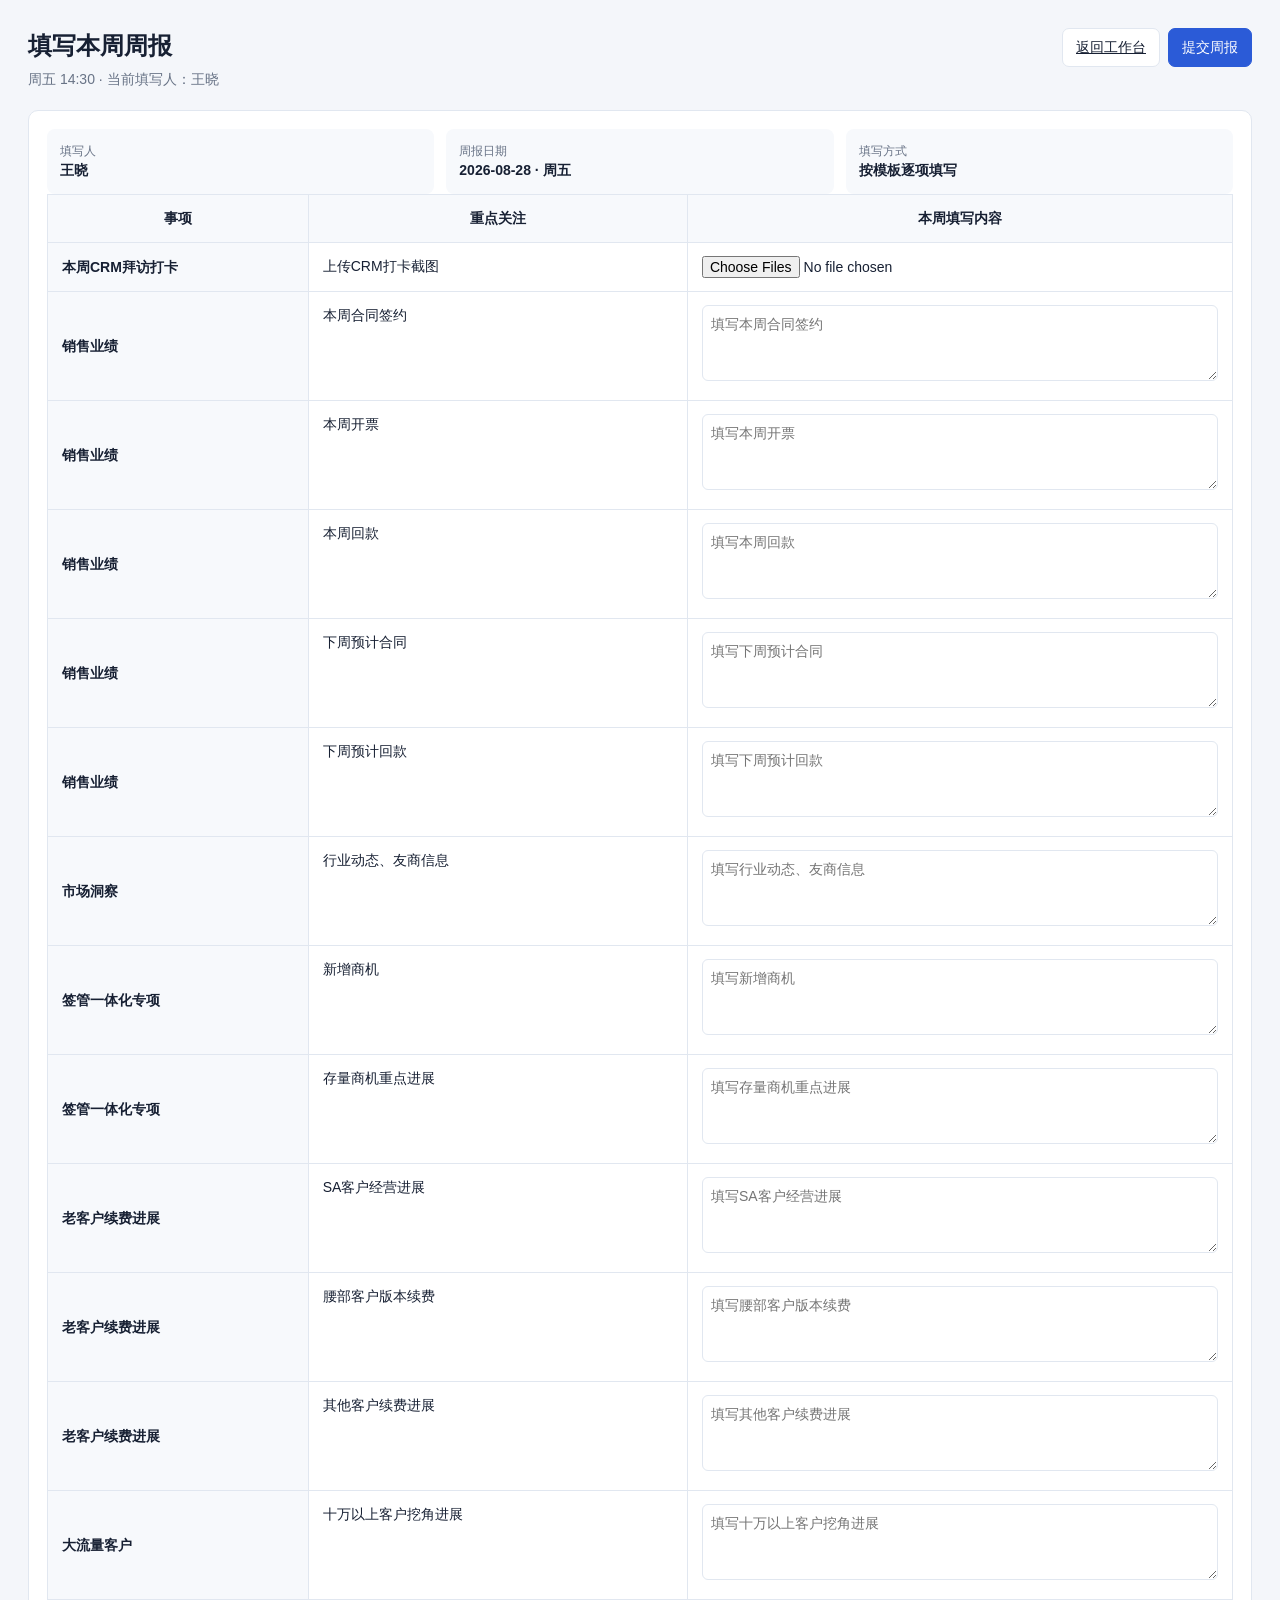
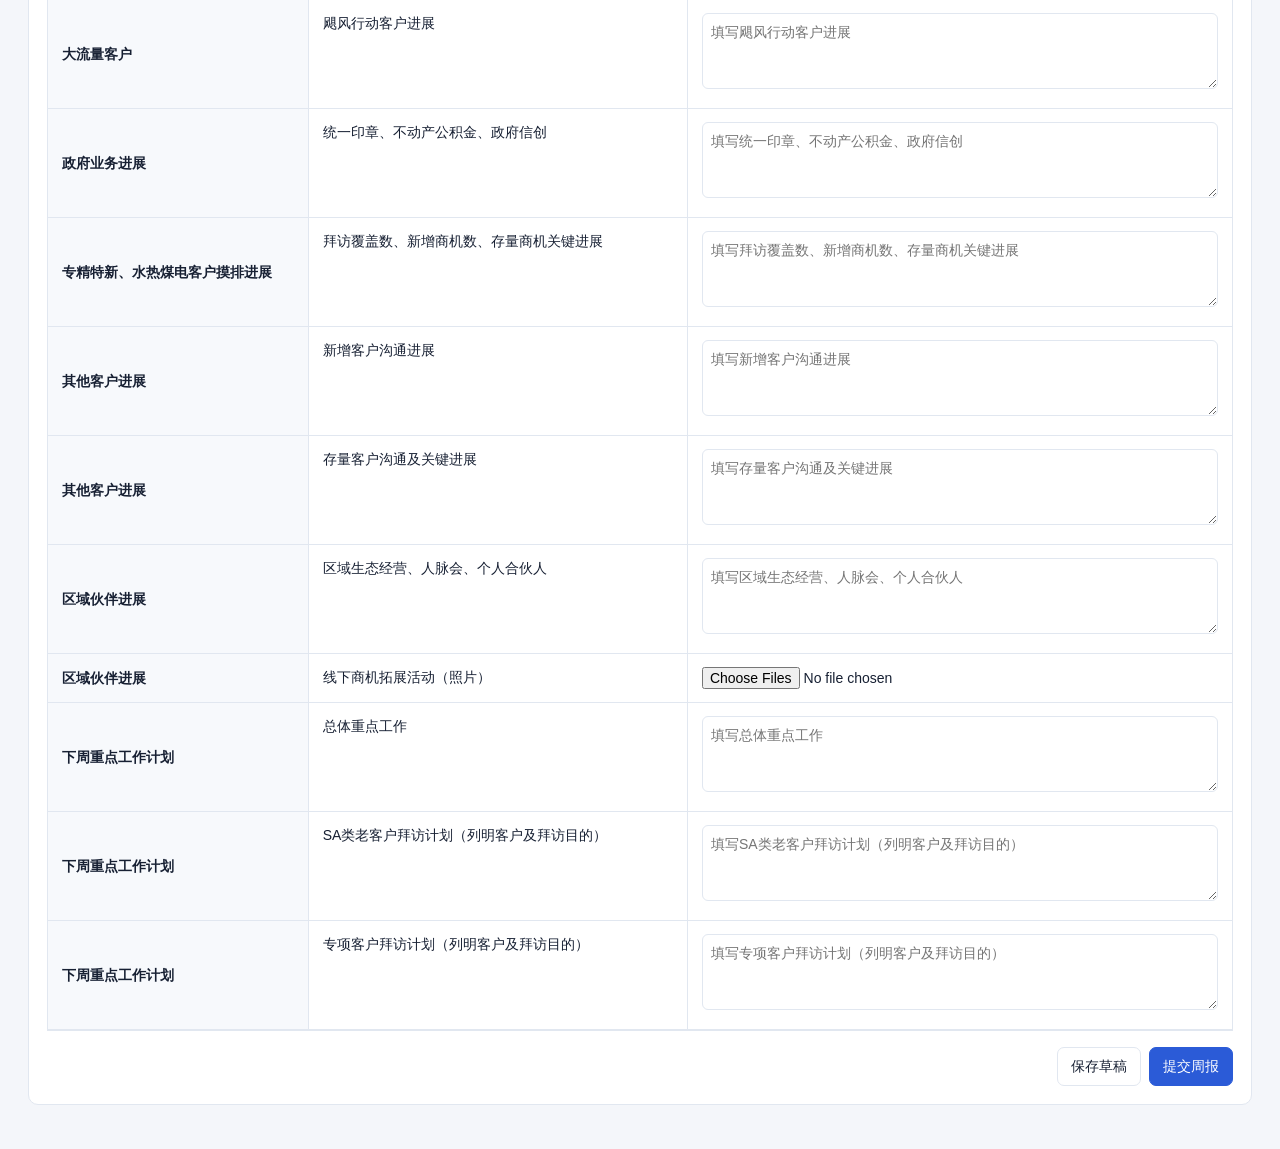
==== weekly-report.html @ 06bd6a4b "Add files via upload" ====
<!doctype html>
<html lang="zh-CN"><head><meta charset="UTF-8"><meta name="viewport" content="width=device-width,initial-scale=1"><title>填写本周周报 - 销售工作台</title><link rel="stylesheet" href="styles.css"></head>
<body><style>.weekly-input textarea{width:100%;min-height:76px;border:1px solid #e1e7f0;border-radius:6px;padding:8px;resize:vertical}.weekly-input input[type=file]{max-width:100%}.weekly-input td.group{vertical-align:middle}</style><main class="page"><div class="head"><div><h1>填写本周周报</h1><p>周五 14:30 · 当前填写人：<span id="person">王晓</span></p></div><div class="actions"><a class="btn" href="index.html">返回工作台</a><button class="btn primary" id="submit">提交周报</button></div></div>
<div class="panel"><div class="meta"><div><span>填写人</span><strong id="person2">王晓</strong></div><div><span>周报日期</span><strong>2026-08-28 · 周五</strong></div><div><span>填写方式</span><strong>按模板逐项填写</strong></div></div><form id="report"></form></div></main><div id="toast" class="toast hidden"></div>
<script>
const fields=[['本周CRM拜访打卡','上传CRM打卡截图','photo'],['销售业绩','本周合同签约'],['销售业绩','本周开票'],['销售业绩','本周回款'],['销售业绩','下周预计合同'],['销售业绩','下周预计回款'],['市场洞察','行业动态、友商信息'],['签管一体化专项','新增商机'],['签管一体化专项','存量商机重点进展'],['老客户续费进展','SA客户经营进展'],['老客户续费进展','腰部客户版本续费'],['老客户续费进展','其他客户续费进展'],['大流量客户','十万以上客户挖角进展'],['大流量客户','飓风行动客户进展'],['政府业务进展','统一印章、不动产公积金、政府信创'],['专精特新、水热煤电客户摸排进展','拜访覆盖数、新增商机数、存量商机关键进展'],['其他客户进展','新增客户沟通进展'],['其他客户进展','存量客户沟通及关键进展'],['区域伙伴进展','区域生态经营、人脉会、个人合伙人'],['区域伙伴进展','线下商机拓展活动（照片）','photo'],['下周重点工作计划','总体重点工作'],['下周重点工作计划','SA类老客户拜访计划（列明客户及拜访目的）'],['下周重点工作计划','专项客户拜访计划（列明客户及拜访目的）']];
const form=document.querySelector('#report');form.innerHTML='<div class="table-wrap"><table class="full-report weekly-input"><thead><tr><th style="width:22%">事项</th><th style="width:32%">重点关注</th><th>本周填写内容</th></tr></thead><tbody>'+fields.map((x,i)=>`<tr><td class="group">${x[0]}</td><td>${x[1]}</td><td>${x[2]==='photo'?`<input type="file" name="f${i}" accept="image/*" multiple>`:`<textarea name="f${i}" placeholder="填写${x[1]}"></textarea>`}</td></tr>`).join('')+'</tbody></table></div><div class="form-foot"><button type="button" class="btn" id="draft">保存草稿</button><button class="btn primary" id="submit2">提交周报</button></div>';
function save(submitted){const data={submitted};new FormData(form).forEach((v,k)=>data[k]=v instanceof File?v.name:v);const db=JSON.parse(localStorage.getItem('sales-workbench-data')||'{"reports":{}}');db.reports=db.reports||{};db.reports['王晓']=data;localStorage.setItem('sales-workbench-data',JSON.stringify(db));const t=document.querySelector('#toast');t.textContent=submitted?'周报已提交':'草稿已保存';t.className='toast';setTimeout(()=>t.className='toast hidden',1600);if(submitted)setTimeout(()=>location.href='index.html',500)}
document.querySelector('#submit').onclick=()=>save(true);document.querySelector('#submit2').onclick=()=>save(true);document.querySelector('#draft').onclick=()=>save(false);
</script></body></html>
---- styles.css ----
:root{--bg:#f4f6fa;--panel:#fff;--soft:#f7f9fc;--line:#e1e7f0;--text:#172033;--muted:#687386;--blue:#2b5bd7;--nav:#17233f}*{box-sizing:border-box}body{margin:0;background:var(--bg);color:var(--text);font:14px/1.5 -apple-system,BlinkMacSystemFont,"Segoe UI","PingFang SC","Microsoft YaHei",sans-serif}button,input,select,textarea{font:inherit}button{cursor:pointer}.app{min-height:100vh;display:grid;grid-template-columns:220px 1fr}.side{background:var(--nav);color:#dbe5fb;padding:22px 14px}.brand{display:flex;align-items:center;gap:10px;color:#fff;font-size:17px;padding:0 10px 28px}.mark{width:29px;height:29px;border-radius:8px;background:#587ff0;display:grid;place-items:center}.nav-label{color:#8fa1c5;font-size:11px;padding:15px 12px 7px}.nav button{width:100%;display:block;border:0;background:transparent;color:#dbe5fb;text-align:left;padding:10px 12px;border-radius:8px;margin:2px 0}.nav button:hover,.nav button.active{background:#2b4274;color:#fff}.main{min-width:0}.top{height:64px;background:#fff;border-bottom:1px solid var(--line);display:flex;align-items:center;justify-content:space-between;padding:0 28px;color:var(--muted)}.user{display:flex;gap:10px;align-items:center;color:var(--text)}.user select{padding:6px;border:1px solid var(--line);border-radius:6px}.user i{width:31px;height:31px;border-radius:50%;background:#dbe5ff;color:#284cba;display:grid;place-items:center;font-style:normal;font-weight:600}.page{max-width:1380px;margin:auto;padding:28px}.head{display:flex;justify-content:space-between;gap:18px;align-items:flex-start;margin-bottom:20px}.head h1{font-size:24px;margin:0 0 5px;font-weight:600}.head p,.sub{margin:0;color:var(--muted)}.actions{display:flex;flex-wrap:wrap;gap:8px}.btn{border:1px solid var(--line);background:#fff;color:var(--text);border-radius:7px;padding:8px 13px}.btn.primary{background:var(--blue);border-color:var(--blue);color:#fff}.btn.danger{color:#c0392b}.panel{background:#fff;border:1px solid var(--line);border-radius:10px;padding:18px;margin-bottom:16px}.filters{display:flex;gap:8px;flex-wrap:wrap;margin-bottom:15px}.filters>*{flex:1 1 155px;border:1px solid var(--line);border-radius:6px;background:#fff;color:var(--text);padding:8px 10px;min-height:38px}.table-wrap{overflow:auto}.table{width:100%;border-collapse:collapse;min-width:780px}.table th,.table td{padding:12px 10px;border-bottom:1px solid var(--line);text-align:left;vertical-align:top}.table th{font-size:12px;color:var(--muted);font-weight:500}.link{border:0;background:none;color:var(--blue);padding:0}.kpis{display:grid;grid-template-columns:repeat(6,1fr);gap:12px;margin-bottom:16px}.kpi{background:#fff;border:1px solid var(--line);border-radius:10px;padding:15px}.kpi label{display:block;color:var(--muted);font-size:12px}.kpi strong{display:block;font-size:23px;margin-top:5px}.grid2{display:grid;grid-template-columns:1fr 1fr;gap:16px}.bar{display:grid;grid-template-columns:90px 1fr 35px;gap:8px;align-items:center;margin:14px 0;font-size:12px}.track{height:10px;background:var(--soft);border-radius:20px;overflow:hidden}.fill{height:100%;background:var(--blue);border-radius:20px}.fill.green{background:#159570}.fill.orange{background:#e0a331}.form-grid{display:grid;grid-template-columns:repeat(2,1fr);gap:15px}.field{display:grid;gap:6px}.field label{font-size:12px;color:var(--muted)}.field input,.field select,.field textarea{border:1px solid var(--line);border-radius:6px;padding:8px 10px;background:#fff;color:var(--text);min-height:38px}.field textarea{min-height:90px;resize:vertical}.full{grid-column:1/-1}.form-foot{grid-column:1/-1;display:flex;justify-content:flex-end;gap:8px;border-top:1px solid var(--line);padding-top:16px}.meta{display:grid;grid-template-columns:repeat(3,1fr);gap:12px}.meta div{background:var(--soft);padding:13px;border-radius:8px}.meta span{display:block;font-size:12px;color:var(--muted)}.report-section{border-top:1px solid var(--line);padding-top:17px;margin-top:17px}.report-section:first-child{border-top:0;padding-top:0;margin-top:0}.report-section h2{font-size:15px;margin:0 0 12px}.report-grid{display:grid;grid-template-columns:repeat(2,1fr);gap:14px}.report-field{display:grid;gap:6px}.report-field label{font-size:12px;color:var(--muted)}.report-field textarea,.report-field input{border:1px solid var(--line);border-radius:6px;padding:9px 10px;background:#fff;color:var(--text);min-height:82px}.report-field input{min-height:38px}.full-report{width:100%;min-width:940px;border-collapse:collapse}.full-report th,.full-report td{border:1px solid var(--line);padding:13px 14px;vertical-align:top;text-align:left;white-space:pre-line}.full-report th{background:var(--soft);text-align:center}.full-report .group{background:var(--soft);font-weight:600}.people{display:flex;gap:7px;flex-wrap:wrap}.person{border:1px solid var(--line);border-radius:6px;background:#fff;padding:7px 10px;font-size:12px}.person.current{color:var(--blue);border-color:var(--blue);background:#eaf0ff}.badge{display:inline-block;padding:3px 8px;border-radius:5px;background:#eaf0ff;color:var(--blue);font-size:11px}.badge.green{background:#e4f7f0;color:#159570}.hidden{display:none!important}.modal{position:fixed;inset:0;background:#10182b80;display:grid;place-items:center;padding:20px;z-index:5}.modal-card{background:#fff;border-radius:12px;width:min(720px,100%);max-height:90vh;overflow:auto;padding:22px}.modal-card h2{margin-top:0}.toast{position:fixed;right:22px;bottom:22px;padding:12px 16px;background:#17233f;color:#fff;border-radius:8px;z-index:9}.modal-card .form-grid{margin-top:15px}@media(max-width:1000px){.app{grid-template-columns:74px 1fr}.side{padding:18px 8px}.brand{justify-content:center;padding:0 0 24px}.brand strong,.nav-label{display:none}.nav button{font-size:0;text-align:center;padding:11px 5px}.nav button:first-letter{font-size:18px}.kpis{grid-template-columns:repeat(3,1fr)}.grid2{grid-template-columns:1fr}}@media(max-width:600px){.top{padding:0 16px}.page{padding:20px 16px}.head{display:block}.head .actions{margin-top:14px}.kpis{grid-template-columns:repeat(2,1fr)}.form-grid,.report-grid{grid-template-columns:1fr}.full{grid-column:auto}.meta{grid-template-columns:1fr}}
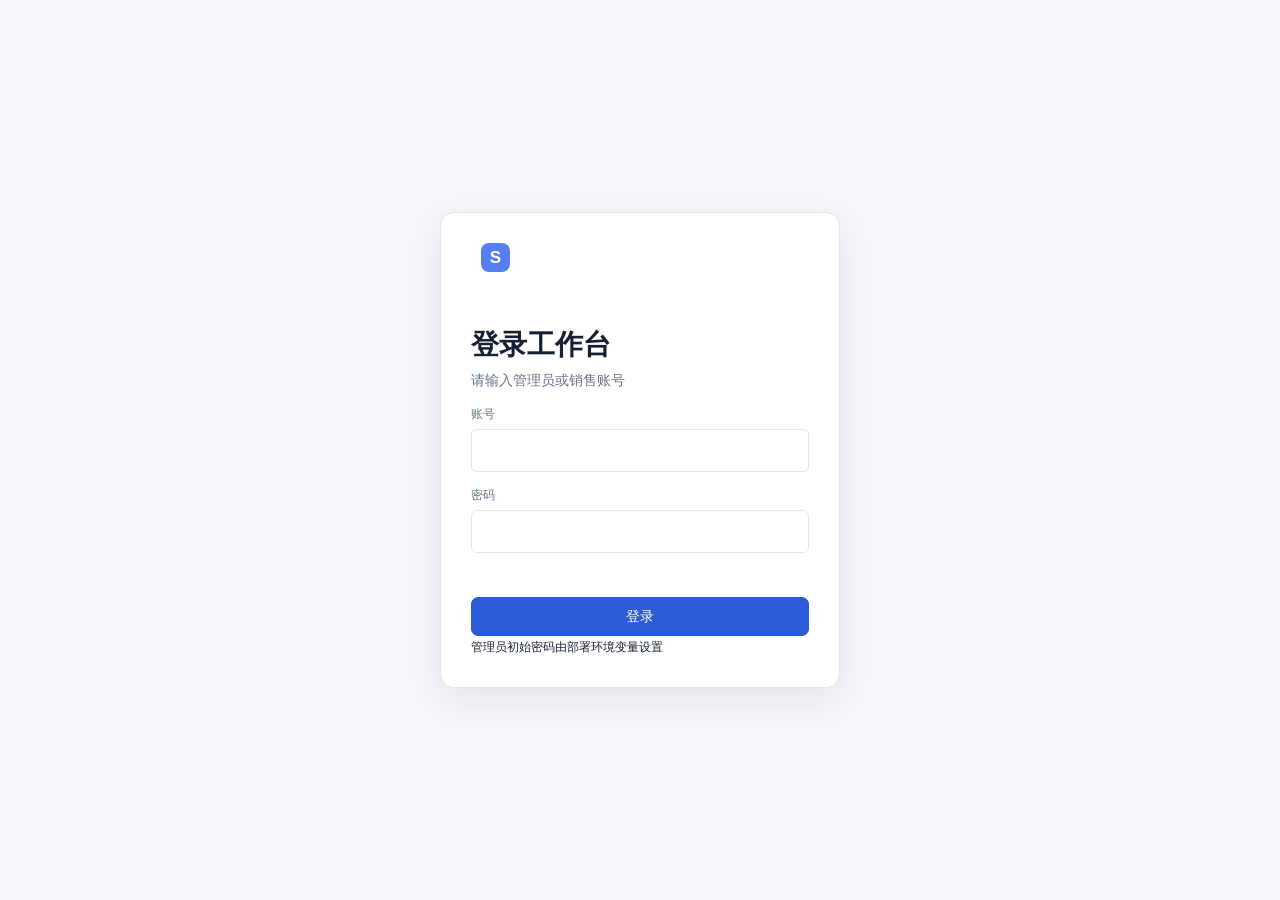
==== commit 0ae33aea: "Add files via upload" ====
--- a/weekly-report.html
+++ b/weekly-report.html
@@ -5,6 +5,8 @@
 <script>
 const fields=[['本周CRM拜访打卡','上传CRM打卡截图','photo'],['销售业绩','本周合同签约'],['销售业绩','本周开票'],['销售业绩','本周回款'],['销售业绩','下周预计合同'],['销售业绩','下周预计回款'],['市场洞察','行业动态、友商信息'],['签管一体化专项','新增商机'],['签管一体化专项','存量商机重点进展'],['老客户续费进展','SA客户经营进展'],['老客户续费进展','腰部客户版本续费'],['老客户续费进展','其他客户续费进展'],['大流量客户','十万以上客户挖角进展'],['大流量客户','飓风行动客户进展'],['政府业务进展','统一印章、不动产公积金、政府信创'],['专精特新、水热煤电客户摸排进展','拜访覆盖数、新增商机数、存量商机关键进展'],['其他客户进展','新增客户沟通进展'],['其他客户进展','存量客户沟通及关键进展'],['区域伙伴进展','区域生态经营、人脉会、个人合伙人'],['区域伙伴进展','线下商机拓展活动（照片）','photo'],['下周重点工作计划','总体重点工作'],['下周重点工作计划','SA类老客户拜访计划（列明客户及拜访目的）'],['下周重点工作计划','专项客户拜访计划（列明客户及拜访目的）']];
 const form=document.querySelector('#report');form.innerHTML='<div class="table-wrap"><table class="full-report weekly-input"><thead><tr><th style="width:22%">事项</th><th style="width:32%">重点关注</th><th>本周填写内容</th></tr></thead><tbody>'+fields.map((x,i)=>`<tr><td class="group">${x[0]}</td><td>${x[1]}</td><td>${x[2]==='photo'?`<input type="file" name="f${i}" accept="image/*" multiple>`:`<textarea name="f${i}" placeholder="填写${x[1]}"></textarea>`}</td></tr>`).join('')+'</tbody></table></div><div class="form-foot"><button type="button" class="btn" id="draft">保存草稿</button><button class="btn primary" id="submit2">提交周报</button></div>';
-function save(submitted){const data={submitted};new FormData(form).forEach((v,k)=>data[k]=v instanceof File?v.name:v);const db=JSON.parse(localStorage.getItem('sales-workbench-data')||'{"reports":{}}');db.reports=db.reports||{};db.reports['王晓']=data;localStorage.setItem('sales-workbench-data',JSON.stringify(db));const t=document.querySelector('#toast');t.textContent=submitted?'周报已提交':'草稿已保存';t.className='toast';setTimeout(()=>t.className='toast hidden',1600);if(submitted)setTimeout(()=>location.href='index.html',500)}
-document.querySelector('#submit').onclick=()=>save(true);document.querySelector('#submit2').onclick=()=>save(true);document.querySelector('#draft').onclick=()=>save(false);
+let currentUser=''; const API=location.protocol==='http:'||location.protocol==='https:';
+async function init(){if(API){const me=await fetch('/api/me');if(!me.ok){location.href='index.html';return}const m=await me.json();currentUser=m.user.name;document.querySelector('#person').textContent=currentUser;document.querySelector('#person2').textContent=currentUser}}
+async function save(submitted){const data={};new FormData(form).forEach((v,k)=>data[k]=v instanceof File?v.name:v);if(API){const r=await fetch('/api/reports',{method:'POST',headers:{'Content-Type':'application/json'},body:JSON.stringify({user:currentUser,date:'2026-08-28',payload:data,submitted})});if(!r.ok){alert('周报保存失败，请重新登录后重试');return}}else{const db=JSON.parse(localStorage.getItem('sales-workbench-data')||'{"reports":{}}');db.reports=db.reports||{};db.reports[currentUser||'未登录']=Object.assign(data,{submitted});localStorage.setItem('sales-workbench-data',JSON.stringify(db))}const t=document.querySelector('#toast');t.textContent=submitted?'周报已提交':'草稿已保存';t.className='toast';setTimeout(()=>t.className='toast hidden',1600);if(submitted)setTimeout(()=>location.href='index.html',500)}
+document.querySelector('#submit').onclick=()=>save(true);document.querySelector('#submit2').onclick=()=>save(true);document.querySelector('#draft').onclick=()=>save(false);init();
 </script></body></html>
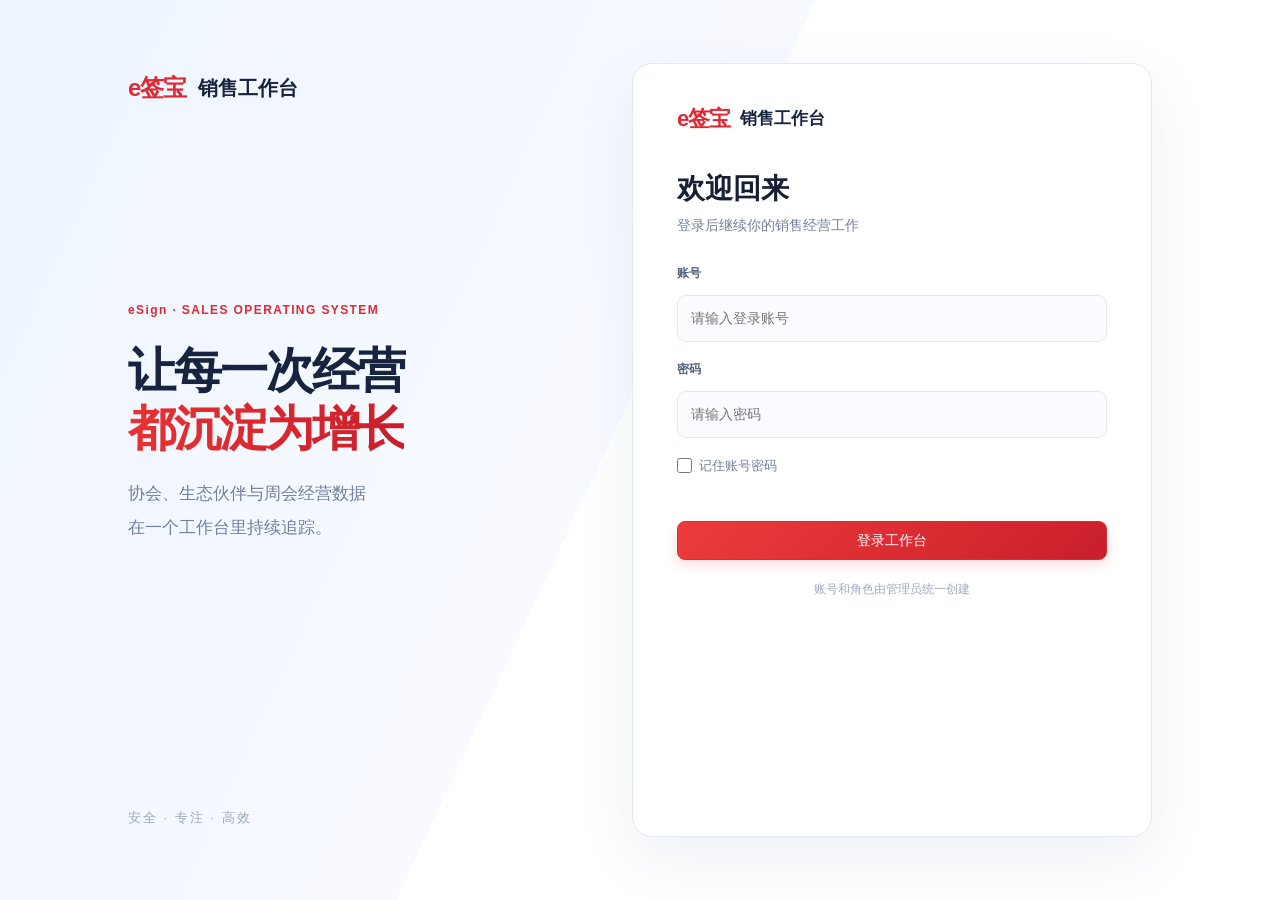
==== commit ee056f4d: "Add files via upload" ====
--- a/weekly-report.html
+++ b/weekly-report.html
@@ -1,12 +1,17 @@
 <!doctype html>
 <html lang="zh-CN"><head><meta charset="UTF-8"><meta name="viewport" content="width=device-width,initial-scale=1"><title>填写本周周报 - 销售工作台</title><link rel="stylesheet" href="styles.css"></head>
 <body><style>.weekly-input textarea{width:100%;min-height:76px;border:1px solid #e1e7f0;border-radius:6px;padding:8px;resize:vertical}.weekly-input input[type=file]{max-width:100%}.weekly-input td.group{vertical-align:middle}</style><main class="page"><div class="head"><div><h1>填写本周周报</h1><p>周五 14:30 · 当前填写人：<span id="person">王晓</span></p></div><div class="actions"><a class="btn" href="index.html">返回工作台</a><button class="btn primary" id="submit">提交周报</button></div></div>
-<div class="panel"><div class="meta"><div><span>填写人</span><strong id="person2">王晓</strong></div><div><span>周报日期</span><strong>2026-08-28 · 周五</strong></div><div><span>填写方式</span><strong>按模板逐项填写</strong></div></div><form id="report"></form></div></main><div id="toast" class="toast hidden"></div>
+<div class="panel"><div class="meta"><div><span>填写人</span><strong id="person2">王晓</strong></div><div><span>周报日期</span><input id="report-date" type="date" aria-label="选择周报日期"></div><div><span>填写方式</span><strong>按模板逐项填写</strong></div></div><form id="report"></form></div></main><div id="toast" class="toast hidden"></div>
 <script>
-const fields=[['本周CRM拜访打卡','上传CRM打卡截图','photo'],['销售业绩','本周合同签约'],['销售业绩','本周开票'],['销售业绩','本周回款'],['销售业绩','下周预计合同'],['销售业绩','下周预计回款'],['市场洞察','行业动态、友商信息'],['签管一体化专项','新增商机'],['签管一体化专项','存量商机重点进展'],['老客户续费进展','SA客户经营进展'],['老客户续费进展','腰部客户版本续费'],['老客户续费进展','其他客户续费进展'],['大流量客户','十万以上客户挖角进展'],['大流量客户','飓风行动客户进展'],['政府业务进展','统一印章、不动产公积金、政府信创'],['专精特新、水热煤电客户摸排进展','拜访覆盖数、新增商机数、存量商机关键进展'],['其他客户进展','新增客户沟通进展'],['其他客户进展','存量客户沟通及关键进展'],['区域伙伴进展','区域生态经营、人脉会、个人合伙人'],['区域伙伴进展','线下商机拓展活动（照片）','photo'],['下周重点工作计划','总体重点工作'],['下周重点工作计划','SA类老客户拜访计划（列明客户及拜访目的）'],['下周重点工作计划','专项客户拜访计划（列明客户及拜访目的）']];
+const fields=[['本周CRM拜访打卡','上传CRM打卡截图','photo'],['销售业绩','本周合同签约'],['销售业绩','本周开票'],['销售业绩','本周回款'],['销售业绩','下周预计合同'],['销售业绩','下周预计回款'],['市场洞察','行业动态、友商信息'],['签管一体化专项','新增商机'],['签管一体化专项','存量商机重点进展'],['老客户续费进展','SA客户经营进展'],['老客户续费进展','腰部客户版本续费'],['老客户续费进展','其他客户续费进展'],['大流量客户','十万以上客户挖角进展'],['大流量客户','飓风行动客户进展'],['政府业务进展','统一印章、不动产公积金、政府信创'],['专精特新、水热煤电客户摸排进展','拜访覆盖数、新增商机数、存量商机关键进展'],['其他客户进展','新增客户沟通进展'],['其他客户进展','存量客户沟通及关键进展'],['区域伙伴进展','区域生态经营、人脉会、个人合伙人'],['区域伙伴进展','线下商机拓展活动（照片）','photo'],['下周重点工作计划','总体重点工作'],['下周重点工作计划','SA类老客户拜访计划（列明客户及拜访目的）'],['下周重点工作计划','专项客户拜访计划（列明客户及拜访目的）'],['销售业绩','下周预计开票']];
 const form=document.querySelector('#report');form.innerHTML='<div class="table-wrap"><table class="full-report weekly-input"><thead><tr><th style="width:22%">事项</th><th style="width:32%">重点关注</th><th>本周填写内容</th></tr></thead><tbody>'+fields.map((x,i)=>`<tr><td class="group">${x[0]}</td><td>${x[1]}</td><td>${x[2]==='photo'?`<input type="file" name="f${i}" accept="image/*" multiple>`:`<textarea name="f${i}" placeholder="填写${x[1]}"></textarea>`}</td></tr>`).join('')+'</tbody></table></div><div class="form-foot"><button type="button" class="btn" id="draft">保存草稿</button><button class="btn primary" id="submit2">提交周报</button></div>';
+const invoiceRow=form.querySelector('[name="f23"]').closest('tr');form.querySelector('tbody').insertBefore(invoiceRow,form.querySelector('[name="f6"]').closest('tr'));
 let currentUser=''; const API=location.protocol==='http:'||location.protocol==='https:';
-async function init(){if(API){const me=await fetch('/api/me');if(!me.ok){location.href='index.html';return}const m=await me.json();currentUser=m.user.name;document.querySelector('#person').textContent=currentUser;document.querySelector('#person2').textContent=currentUser}}
-async function save(submitted){const data={};new FormData(form).forEach((v,k)=>data[k]=v instanceof File?v.name:v);if(API){const r=await fetch('/api/reports',{method:'POST',headers:{'Content-Type':'application/json'},body:JSON.stringify({user:currentUser,date:'2026-08-28',payload:data,submitted})});if(!r.ok){alert('周报保存失败，请重新登录后重试');return}}else{const db=JSON.parse(localStorage.getItem('sales-workbench-data')||'{"reports":{}}');db.reports=db.reports||{};db.reports[currentUser||'未登录']=Object.assign(data,{submitted});localStorage.setItem('sales-workbench-data',JSON.stringify(db))}const t=document.querySelector('#toast');t.textContent=submitted?'周报已提交':'草稿已保存';t.className='toast';setTimeout(()=>t.className='toast hidden',1600);if(submitted)setTimeout(()=>location.href='index.html',500)}
+function defaultFriday(){const d=new Date();const offset=(5-d.getDay()+7)%7;d.setDate(d.getDate()+offset);return `${d.getFullYear()}-${String(d.getMonth()+1).padStart(2,'0')}-${String(d.getDate()).padStart(2,'0')}`}
+function isFriday(value){return value&&new Date(`${value}T00:00:00`).getDay()===5}
+function fileData(file){return new Promise(resolve=>{const reader=new FileReader();reader.onload=()=>resolve({name:file.name,type:file.type,data:reader.result});reader.readAsDataURL(file)})}
+async function formDataWithFiles(){const data={};for(const [key,value] of new FormData(form).entries()){if(value instanceof File){if(value.name)(data[key]||(data[key]=[])).push(await fileData(value))}else data[key]=value}return data}
+async function init(){const date=document.querySelector('#report-date');date.value=defaultFriday();date.addEventListener('change',()=>{if(!isFriday(date.value)){alert('周报日期只能选择周五');date.value=defaultFriday()}});if(API){const me=await fetch('/api/me');if(!me.ok){location.href='index.html';return}const m=await me.json();currentUser=m.user.name;document.querySelector('#person').textContent=currentUser;document.querySelector('#person2').textContent=currentUser}}
+async function save(submitted){const date=document.querySelector('#report-date').value;if(!isFriday(date)){alert('请选择周五作为周报日期');return}const data=await formDataWithFiles();if(API){const r=await fetch('/api/reports',{method:'POST',headers:{'Content-Type':'application/json'},body:JSON.stringify({user:currentUser,date,payload:data,submitted})});if(!r.ok){alert('周报保存失败，请重新登录后重试');return}}else{const db=JSON.parse(localStorage.getItem('sales-workbench-data')||'{"reports":{}}');db.reports=db.reports||{};db.reports[currentUser||'未登录']=Object.assign(data,{submitted,date});localStorage.setItem('sales-workbench-data',JSON.stringify(db))}const t=document.querySelector('#toast');t.textContent=submitted?'周报已提交':'草稿已保存';t.className='toast';setTimeout(()=>t.className='toast hidden',1600);if(submitted)setTimeout(()=>location.href='index.html#weekly-summary',500)}
 document.querySelector('#submit').onclick=()=>save(true);document.querySelector('#submit2').onclick=()=>save(true);document.querySelector('#draft').onclick=()=>save(false);init();
 </script></body></html>
--- a/styles.css
+++ b/styles.css
@@ -1 +1,8 @@
 :root{--bg:#f4f6fa;--panel:#fff;--soft:#f7f9fc;--line:#e1e7f0;--text:#172033;--muted:#687386;--blue:#2b5bd7;--nav:#17233f}*{box-sizing:border-box}body{margin:0;background:var(--bg);color:var(--text);font:14px/1.5 -apple-system,BlinkMacSystemFont,"Segoe UI","PingFang SC","Microsoft YaHei",sans-serif}button,input,select,textarea{font:inherit}button{cursor:pointer}.app{min-height:100vh;display:grid;grid-template-columns:220px 1fr}.side{background:var(--nav);color:#dbe5fb;padding:22px 14px}.brand{display:flex;align-items:center;gap:10px;color:#fff;font-size:17px;padding:0 10px 28px}.mark{width:29px;height:29px;border-radius:8px;background:#587ff0;display:grid;place-items:center}.nav-label{color:#8fa1c5;font-size:11px;padding:15px 12px 7px}.nav button{width:100%;display:block;border:0;background:transparent;color:#dbe5fb;text-align:left;padding:10px 12px;border-radius:8px;margin:2px 0}.nav button:hover,.nav button.active{background:#2b4274;color:#fff}.main{min-width:0}.top{height:64px;background:#fff;border-bottom:1px solid var(--line);display:flex;align-items:center;justify-content:space-between;padding:0 28px;color:var(--muted)}.user{display:flex;gap:10px;align-items:center;color:var(--text)}.user select{padding:6px;border:1px solid var(--line);border-radius:6px}.user i{width:31px;height:31px;border-radius:50%;background:#dbe5ff;color:#284cba;display:grid;place-items:center;font-style:normal;font-weight:600}.page{max-width:1380px;margin:auto;padding:28px}.head{display:flex;justify-content:space-between;gap:18px;align-items:flex-start;margin-bottom:20px}.head h1{font-size:24px;margin:0 0 5px;font-weight:600}.head p,.sub{margin:0;color:var(--muted)}.actions{display:flex;flex-wrap:wrap;gap:8px}.btn{border:1px solid var(--line);background:#fff;color:var(--text);border-radius:7px;padding:8px 13px}.btn.primary{background:var(--blue);border-color:var(--blue);color:#fff}.btn.danger{color:#c0392b}.panel{background:#fff;border:1px solid var(--line);border-radius:10px;padding:18px;margin-bottom:16px}.filters{display:flex;gap:8px;flex-wrap:wrap;margin-bottom:15px}.filters>*{flex:1 1 155px;border:1px solid var(--line);border-radius:6px;background:#fff;color:var(--text);padding:8px 10px;min-height:38px}.table-wrap{overflow:auto}.table{width:100%;border-collapse:collapse;min-width:780px}.table th,.table td{padding:12px 10px;border-bottom:1px solid var(--line);text-align:left;vertical-align:top}.table th{font-size:12px;color:var(--muted);font-weight:500}.link{border:0;background:none;color:var(--blue);padding:0}.kpis{display:grid;grid-template-columns:repeat(6,1fr);gap:12px;margin-bottom:16px}.kpi{background:#fff;border:1px solid var(--line);border-radius:10px;padding:15px}.kpi label{display:block;color:var(--muted);font-size:12px}.kpi strong{display:block;font-size:23px;margin-top:5px}.grid2{display:grid;grid-template-columns:1fr 1fr;gap:16px}.bar{display:grid;grid-template-columns:90px 1fr 35px;gap:8px;align-items:center;margin:14px 0;font-size:12px}.track{height:10px;background:var(--soft);border-radius:20px;overflow:hidden}.fill{height:100%;background:var(--blue);border-radius:20px}.fill.green{background:#159570}.fill.orange{background:#e0a331}.form-grid{display:grid;grid-template-columns:repeat(2,1fr);gap:15px}.field{display:grid;gap:6px}.field label{font-size:12px;color:var(--muted)}.field input,.field select,.field textarea{border:1px solid var(--line);border-radius:6px;padding:8px 10px;background:#fff;color:var(--text);min-height:38px}.field textarea{min-height:90px;resize:vertical}.full{grid-column:1/-1}.form-foot{grid-column:1/-1;display:flex;justify-content:flex-end;gap:8px;border-top:1px solid var(--line);padding-top:16px}.meta{display:grid;grid-template-columns:repeat(3,1fr);gap:12px}.meta div{background:var(--soft);padding:13px;border-radius:8px}.meta span{display:block;font-size:12px;color:var(--muted)}.report-section{border-top:1px solid var(--line);padding-top:17px;margin-top:17px}.report-section:first-child{border-top:0;padding-top:0;margin-top:0}.report-section h2{font-size:15px;margin:0 0 12px}.report-grid{display:grid;grid-template-columns:repeat(2,1fr);gap:14px}.report-field{display:grid;gap:6px}.report-field label{font-size:12px;color:var(--muted)}.report-field textarea,.report-field input{border:1px solid var(--line);border-radius:6px;padding:9px 10px;background:#fff;color:var(--text);min-height:82px}.report-field input{min-height:38px}.full-report{width:100%;min-width:940px;border-collapse:collapse}.full-report th,.full-report td{border:1px solid var(--line);padding:13px 14px;vertical-align:top;text-align:left;white-space:pre-line}.full-report th{background:var(--soft);text-align:center}.full-report .group{background:var(--soft);font-weight:600}.people{display:flex;gap:7px;flex-wrap:wrap}.person{border:1px solid var(--line);border-radius:6px;background:#fff;padding:7px 10px;font-size:12px}.person.current{color:var(--blue);border-color:var(--blue);background:#eaf0ff}.badge{display:inline-block;padding:3px 8px;border-radius:5px;background:#eaf0ff;color:var(--blue);font-size:11px}.badge.green{background:#e4f7f0;color:#159570}.hidden{display:none!important}.modal{position:fixed;inset:0;background:#10182b80;display:grid;place-items:center;padding:20px;z-index:5}.modal-card{background:#fff;border-radius:12px;width:min(720px,100%);max-height:90vh;overflow:auto;padding:22px}.modal-card h2{margin-top:0}.toast{position:fixed;right:22px;bottom:22px;padding:12px 16px;background:#17233f;color:#fff;border-radius:8px;z-index:9}.modal-card .form-grid{margin-top:15px}@media(max-width:1000px){.app{grid-template-columns:74px 1fr}.side{padding:18px 8px}.brand{justify-content:center;padding:0 0 24px}.brand strong,.nav-label{display:none}.nav button{font-size:0;text-align:center;padding:11px 5px}.nav button:first-letter{font-size:18px}.kpis{grid-template-columns:repeat(3,1fr)}.grid2{grid-template-columns:1fr}}@media(max-width:600px){.top{padding:0 16px}.page{padding:20px 16px}.head{display:block}.head .actions{margin-top:14px}.kpis{grid-template-columns:repeat(2,1fr)}.form-grid,.report-grid{grid-template-columns:1fr}.full{grid-column:auto}.meta{grid-template-columns:1fr}}
+:root{--e-blue:#2864e8;--e-purple:#6848d8}
+.side{background:#fff;color:#53617a;border-right:1px solid var(--line)}.brand{color:#17233f}.mark{background:linear-gradient(135deg,#2864e8,#6848d8);box-shadow:0 5px 12px #2864e833}.nav-label{color:#98a5ba}.nav button{color:#53617a}.nav button:hover,.nav button.active{background:#edf3ff;color:#2864e8}.top{box-shadow:0 1px 0 #e4eaf3}.panel,.kpi{border-radius:14px;box-shadow:0 5px 18px #233b6b08}.btn{border-radius:8px;transition:.18s ease}.btn:hover{border-color:#b9c9ea;transform:translateY(-1px)}.btn.primary{background:linear-gradient(135deg,#2864e8,#4b73e8);border-color:#2864e8;box-shadow:0 5px 12px #2864e82b}.badge{border-radius:20px}.modal{background:#15234480}.login-page{min-height:100vh;background:linear-gradient(115deg,#eef5ff 0%,#f8faff 48%,#fff 48%,#fff 100%);display:grid;grid-template-columns:minmax(380px,1fr) minmax(420px,520px);align-items:center;gap:7vw;padding:7vh 10vw}.login-visual{min-height:610px;display:flex;flex-direction:column;justify-content:space-between;padding:10px 0}.visual-brand{display:flex;align-items:center;gap:12px;font-size:20px;font-weight:700;color:#17233f}.visual-copy{margin-top:-50px}.eyebrow{color:#2864e8;font-size:12px;font-weight:700;letter-spacing:1.4px}.visual-copy h1{font-size:48px;line-height:1.22;letter-spacing:-2px;margin:22px 0 18px;color:#17233f}.visual-copy h1 em{font-style:normal;background:linear-gradient(90deg,#2864e8,#6848d8);-webkit-background-clip:text;background-clip:text;color:transparent}.visual-copy p{font-size:17px;line-height:2;color:#71809b}.visual-foot{color:#9aa8bd;font-size:13px;letter-spacing:2px}.login-card{width:100%;border:1px solid #e2e9f4;border-radius:20px;padding:42px 44px;box-shadow:0 20px 60px #23447d14}.login-card .brand{padding:0 0 18px}.login-card h1{font-size:28px;margin:18px 0 5px}.login-card p{color:#758198;margin:0 0 28px}.login-card .field{margin:18px 0}.login-card .field label{color:#53617a;font-weight:600}.login-card input{width:100%;border:1px solid #dfe6f1;border-radius:9px;padding:12px 13px;margin-top:7px;background:#fbfcff}.login-card small{display:block;text-align:center;color:#a0aabd;margin-top:20px}@media(max-width:850px){.login-page{display:block;padding:28px 20px;background:#f5f7fb}.login-visual{min-height:auto;padding-bottom:28px}.visual-copy{margin:36px 0 0}.visual-copy h1{font-size:36px}.visual-copy p,.visual-foot{display:none}.login-card{max-width:520px;margin:auto;padding:30px 24px}}
+:root{--e-red:#e83232;--e-red-dark:#c91f2b}.mark{background:linear-gradient(135deg,#f04444,#c91f2b);box-shadow:0 5px 12px #e8323233}.nav button:hover,.nav button.active{background:#fff0f0;color:#df2935}.btn.primary{background:linear-gradient(135deg,#ed3b3b,#c91f2b);border-color:#df2935;box-shadow:0 5px 12px #e832322b}.kpi strong{color:#df2935}.eyebrow{color:#df2935}.visual-copy h1 em{background:linear-gradient(90deg,#e83232,#c91f2b);-webkit-background-clip:text;background-clip:text;color:transparent}
+:root{--e-logo-red:#e83232}.esign-logo{display:inline-flex;align-items:center;color:#df2935;font-weight:800;font-size:20px;letter-spacing:-1px;line-height:1}.esign-logo::before{content:'';display:inline-block;width:8px;height:8px;margin-right:3px;border-radius:50%;background:#df2935;box-shadow:5px 0 0 #f05a5a}.visual-brand .esign-logo{font-size:24px}.login-card .esign-logo{font-size:22px}
+:root{--e-logo-red:#e83232}.esign-logo::before{display:none!important}.esign-logo{color:#df2935;font-weight:800;letter-spacing:-1px}
+:root{--e-logo-red:#e83232}.esign-logo::before{content:none!important;display:none!important;width:0!important;margin:0!important;box-shadow:none!important}.esign-logo{color:#df2935;font-weight:800;letter-spacing:-1px}.nav-link{color:#53617a!important;padding:10px 12px;border-radius:8px;margin:2px 0}.nav-link:hover{background:#fff0f0;color:#df2935!important}
+.date-range{display:flex!important;align-items:center;gap:0!important;flex:1 1 320px!important;padding:0!important;overflow:hidden;border:1px solid var(--line)!important;background:#fff!important}.date-range input{flex:1;border:0!important;box-shadow:none!important;min-width:130px}.date-range span{color:var(--muted);padding:0 4px}.remember-login{display:flex;align-items:center;gap:7px;color:#758198;font-size:13px;margin:4px 0 16px}.remember-login input{width:15px!important;min-height:15px!important;margin:0!important;accent-color:#df2935}
